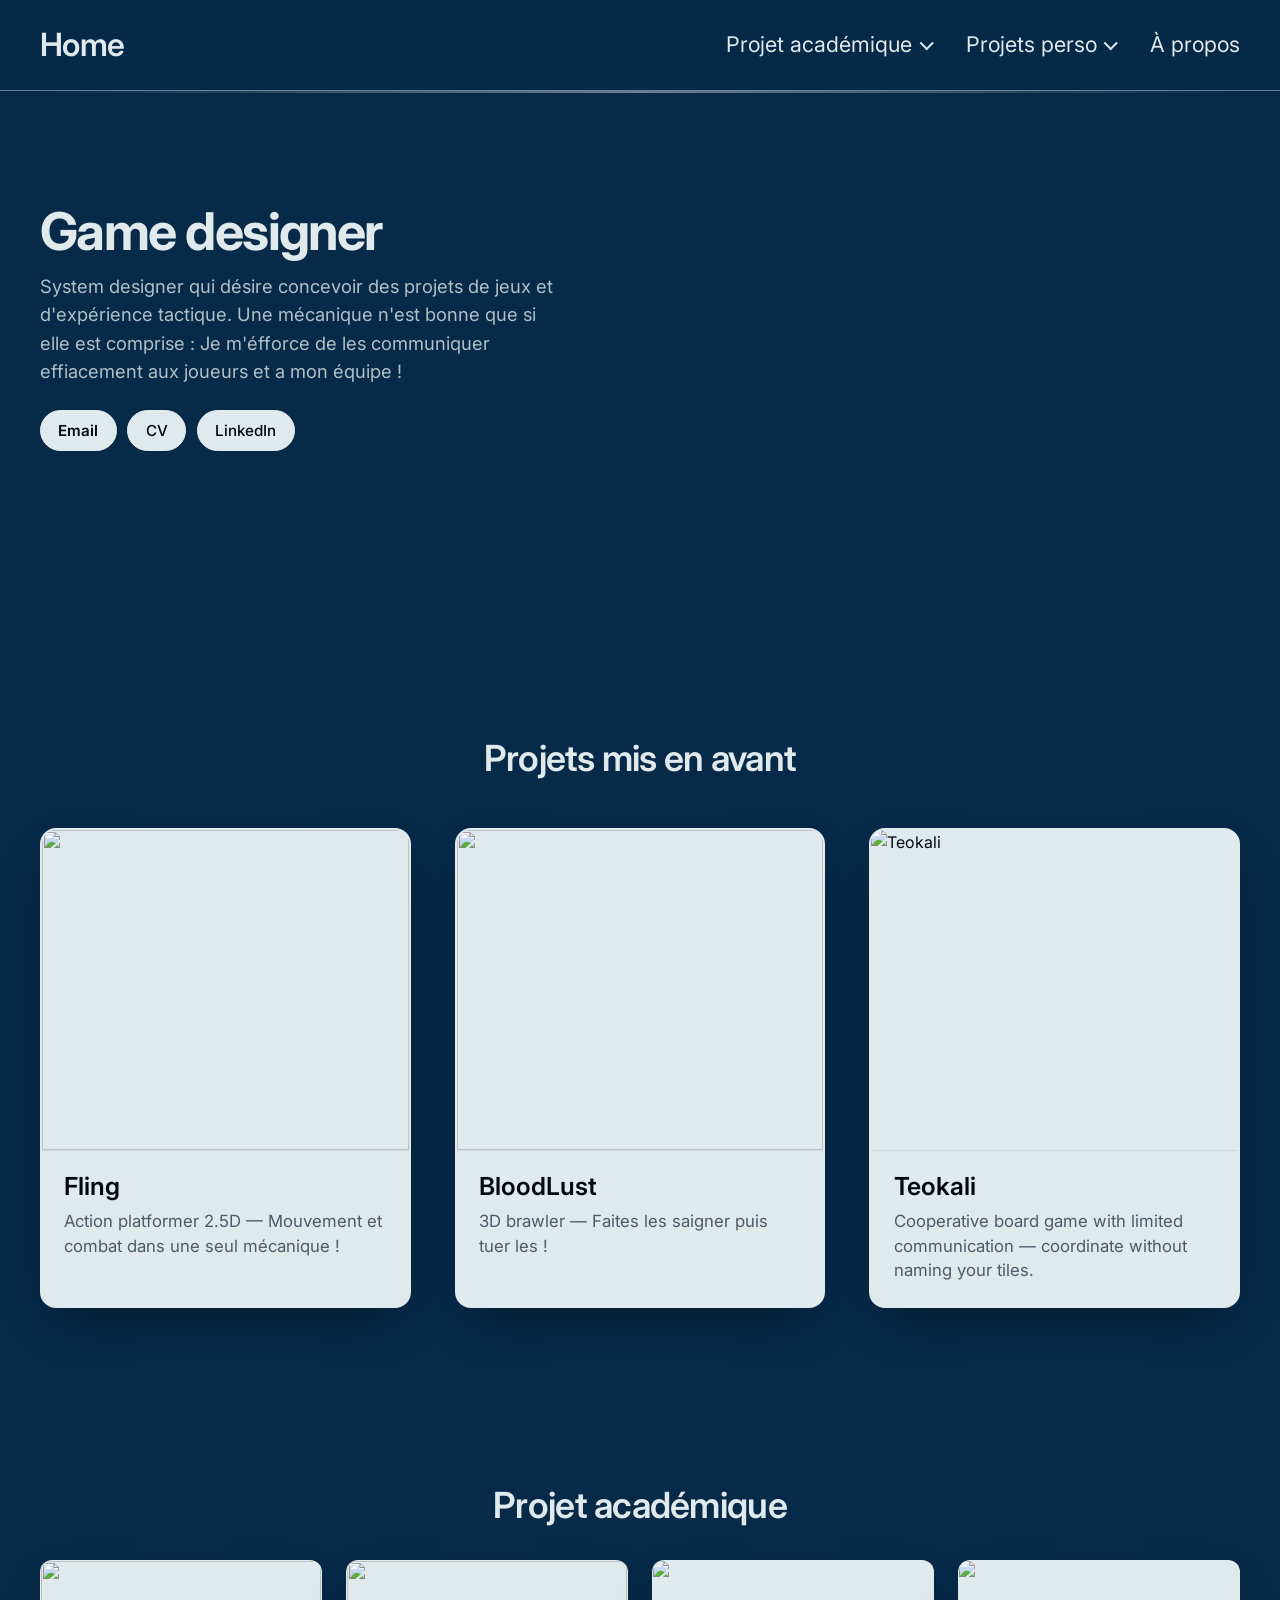
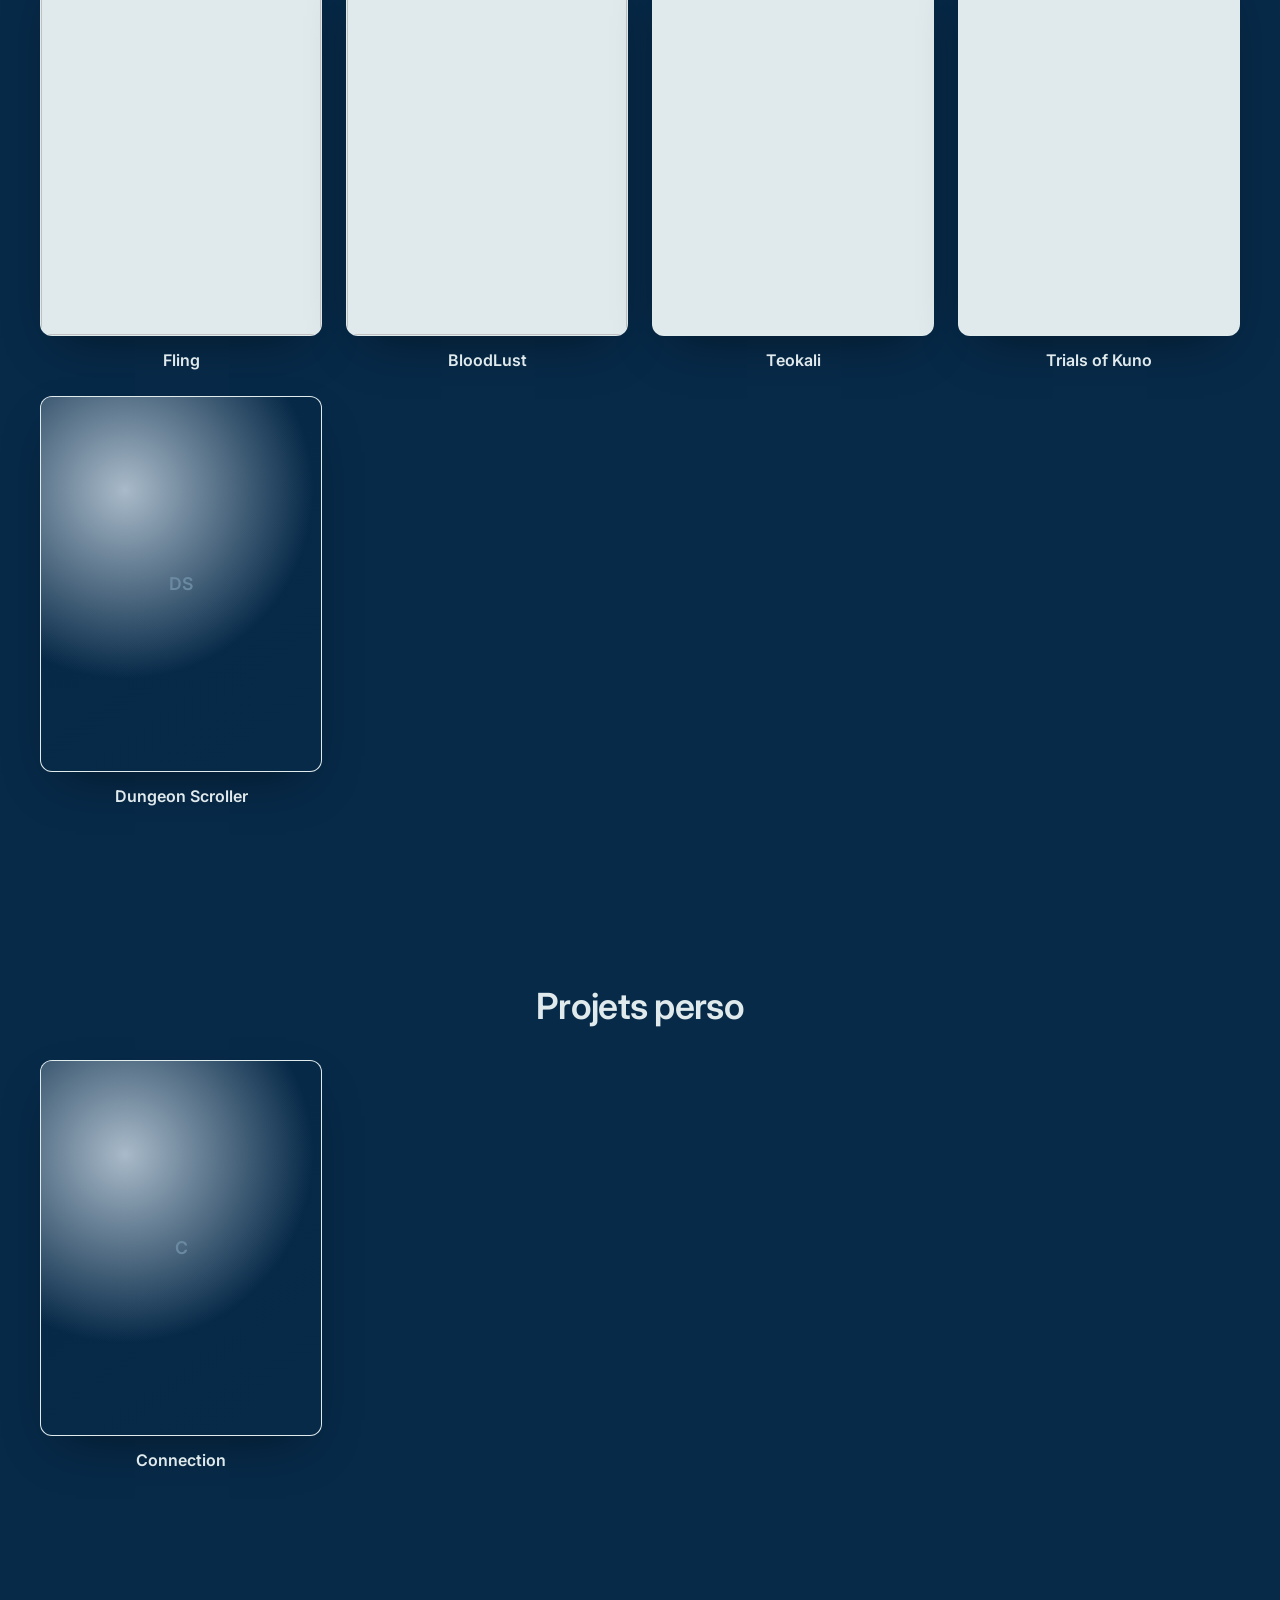
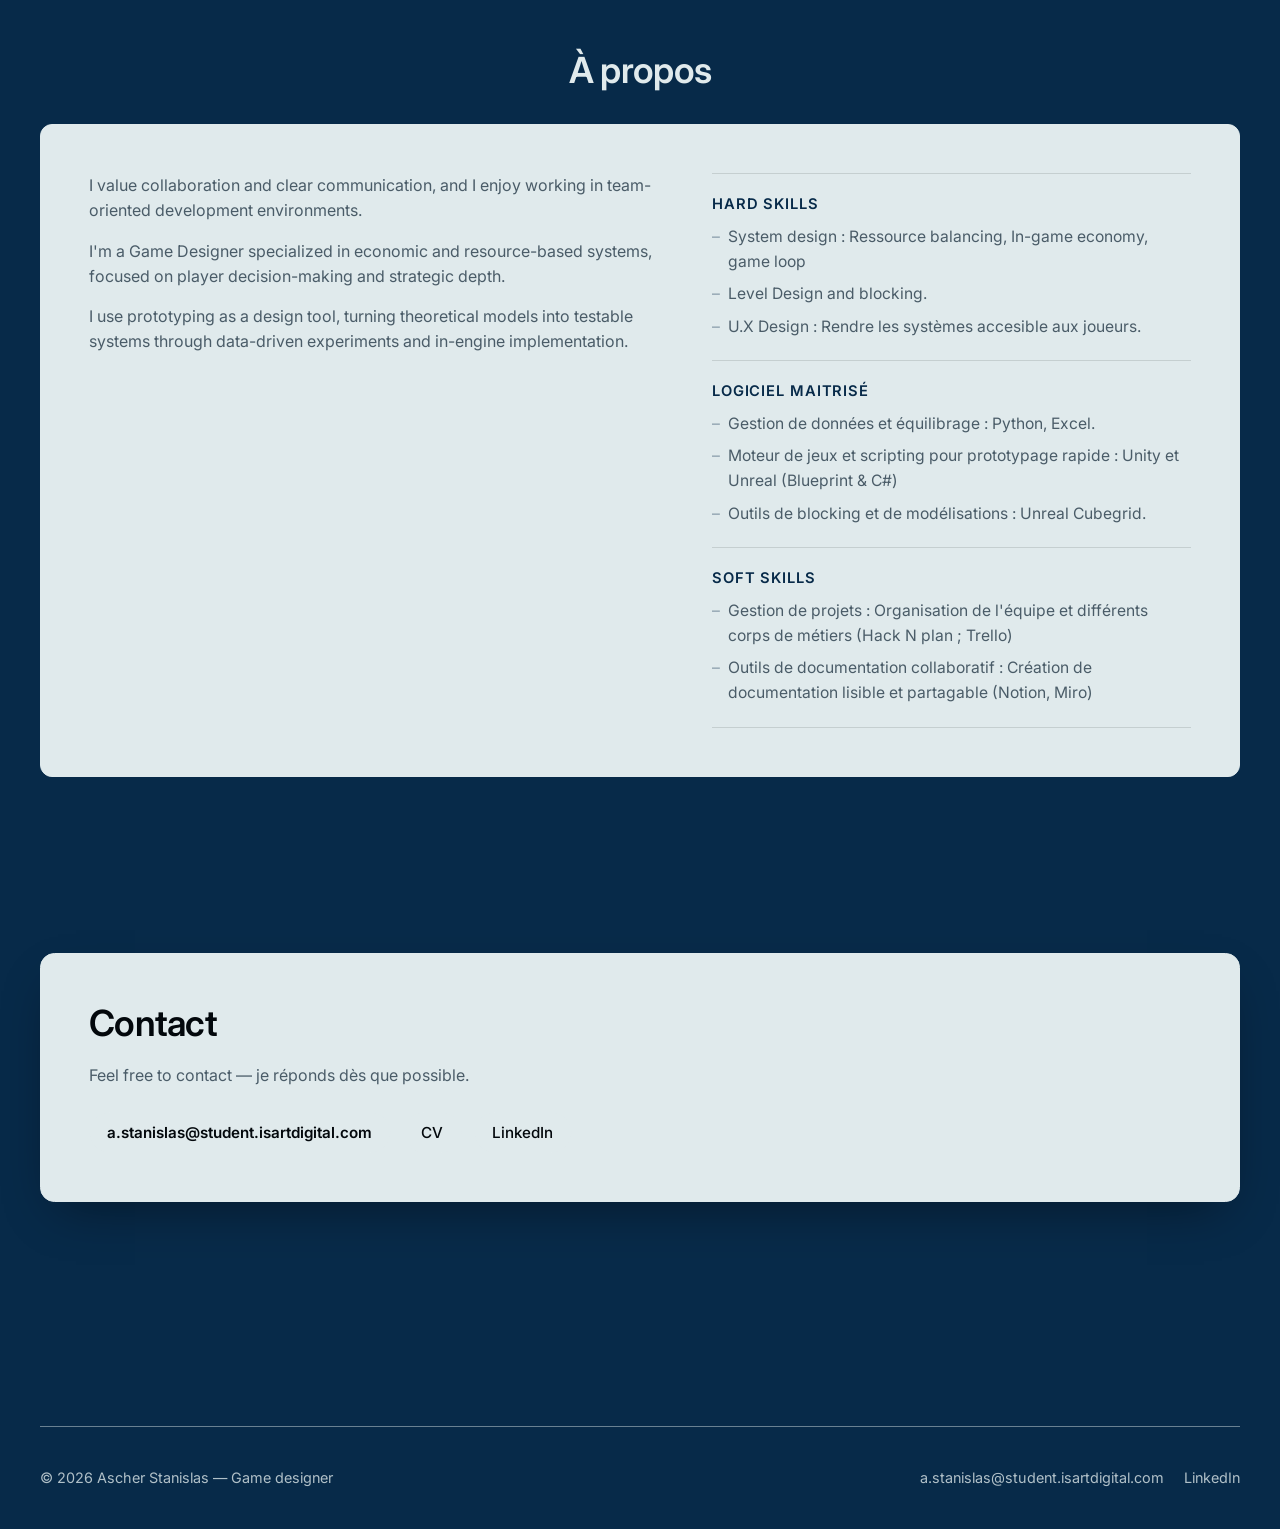
==== index.html @ 94d1828b "Importe le site portfolio avec les fiches projets et les médias. Co-authored-by: Cursor <cursoragent" ====
<!DOCTYPE html>
<html lang="fr">
<head>
  <meta charset="UTF-8">
  <meta name="viewport" content="width=device-width, initial-scale=1.0">
  <title>Portfolio — Game Designer</title>
  <meta name="description" content="Portfolio de game design : projets, bandes-annonces, documents de production.">
  <link rel="preconnect" href="https://fonts.googleapis.com">
  <link rel="preconnect" href="https://fonts.gstatic.com" crossorigin>
  <link href="https://fonts.googleapis.com/css2?family=Inter:wght@400;500;600;700&display=swap" rel="stylesheet">
  <link rel="stylesheet" href="css/style.css">
</head>
<body class="theme-light">
  <header class="site-header">
    <a class="brand brand-home" href="index.html">Home</a>
    <nav class="nav-main" id="site-nav" aria-label="Navigation principale"></nav>
  </header>
  <div class="header-rule" aria-hidden="true"></div>

  <main>
    <section class="home-banner" id="hero"></section>

    <section class="container home-latest" id="latest" aria-label="Derniers projets"></section>

    <section class="container section category-section" id="projets-academiques">
      <h2 class="category-title">Projet académique</h2>
      <div class="vignette-grid" id="grid-academique"></div>
    </section>

    <section class="container section category-section" id="projets-perso">
      <h2 class="category-title">Projets perso</h2>
      <div class="vignette-grid" id="grid-perso"></div>
    </section>

    <section class="container section" id="about"></section>

    <section class="container section" id="contact"></section>
  </main>

  <footer class="site-footer container" id="footer"></footer>

  <script src="js/data.js?v=17"></script>
  <script src="js/content.js?v=17"></script>
  <script src="js/common.js?v=17"></script>
  <script src="js/home.js?v=17"></script>
</body>
</html>
---- css/style.css ----
:root {
  /* Fond site = navy. Boutons / bordures = clair. Texte principal = #03080C sur surfaces claires. */
  --navy: #072A49;
  --navy-dark: #041F36;
  --light: #E0EAEC;
  --bg: #072A49;
  --surface: #E0EAEC;
  --surface-2: #cfd9de;
  --banner: #072A49;
  --border: #E0EAEC;
  --border-muted: rgba(224, 234, 236, 0.45);
  --text: #03080C;
  --text-on-dark: #E0EAEC;
  --muted: #4a5c68;
  --muted-on-dark: rgba(224, 234, 236, 0.78);
  --accent: #E0EAEC;
  --accent-soft: rgba(224, 234, 236, 0.14);
  --primary: #072A49;
  --secondary: #E0EAEC;
  --good: #6dd4a0;
  --bad: #f08080;
  --radius: 12px;
  --font-display: "Inter", system-ui, sans-serif;
  --font-body: "Inter", system-ui, sans-serif;
  --shadow: 0 20px 50px -18px rgba(0, 0, 0, 0.45);
  --section-gap: clamp(6rem, 14vw, 11rem);
}

.theme-light {
  color: var(--text-on-dark);
}

*, *::before, *::after { box-sizing: border-box; }

html { scroll-behavior: smooth; scroll-padding-top: 100px; }

body {
  margin: 0;
  background: var(--bg);
  color: var(--text-on-dark);
  font-family: var(--font-body);
  font-size: 16px;
  line-height: 1.55;
  -webkit-font-smoothing: antialiased;
}

body.no-scroll { overflow: hidden; }

img, video, iframe { display: block; max-width: 100%; }

a { color: inherit; text-decoration: none; }

h1, h2, h3, h4 { font-family: var(--font-display); line-height: 1.2; margin: 0 0 .5em; font-weight: 600; }
h1 { font-size: clamp(2rem, 5vw, 3.25rem); letter-spacing: -0.02em; }
h2, .category-title { font-size: clamp(1.75rem, 3vw, 2.25rem); letter-spacing: -0.02em; font-weight: 600; }
h3 { font-size: 1.15rem; }
h4 { font-size: .78rem; text-transform: uppercase; letter-spacing: .1em; color: var(--muted-on-dark); font-weight: 600; }

p { margin: 0 0 1em; }

.container { width: min(1200px, 100% - 3rem); margin-inline: auto; }
.section { padding: 0 0 var(--section-gap); }
.muted { color: var(--muted-on-dark); }

.panel-light {
  background: var(--surface);
  color: var(--text);
  border: 1px solid var(--border);
  border-radius: var(--radius);
}
.panel-light .muted,
.panel-light .prose { color: var(--muted); }
.panel-light h2,
.panel-light h3,
.panel-light h4 { color: var(--text); }

main > section + section { margin-top: 0; }

/* Header */

.site-header {
  position: sticky; top: 0; z-index: 50;
  display: flex; justify-content: space-between; align-items: center; flex-wrap: wrap; gap: 1rem;
  padding: 1.25rem max(1.5rem, calc((100% - 1200px) / 2));
  background: rgba(7, 42, 73, .92);
  backdrop-filter: blur(10px);
  border-bottom: 1px solid var(--border-muted);
}

.brand { font-weight: 600; font-size: clamp(1.5rem, 3vw, 2rem); color: var(--text-on-dark); }
.brand-home { letter-spacing: -0.02em; }
.brand::before { display: none; }

.nav-main {
  display: flex; flex-wrap: wrap; align-items: center;
  gap: clamp(1rem, 3vw, 2.25rem);
  font-size: clamp(.95rem, 2vw, 1.35rem); font-weight: 400;
}

.nav-link { color: var(--text-on-dark); transition: color .2s, opacity .2s; }
.nav-link:hover { color: var(--light); opacity: 1; }

.nav-dropdown { position: relative; }

.nav-dropdown-trigger {
  display: inline-flex; align-items: center; gap: .35em;
  padding: 0; border: 0; background: none;
  font: inherit; color: var(--text-on-dark); cursor: pointer;
  transition: color .2s;
}
.nav-dropdown-trigger:hover,
.nav-dropdown.is-open .nav-dropdown-trigger,
.nav-dropdown:focus-within .nav-dropdown-trigger { color: var(--light); }

.nav-chevron {
  display: inline-block; width: .45em; height: .45em;
  border-right: 2px solid currentColor; border-bottom: 2px solid currentColor;
  transform: rotate(45deg) translateY(-.12em);
  transition: transform .2s;
}
.nav-dropdown.is-open .nav-chevron,
.nav-dropdown:hover .nav-chevron { transform: rotate(225deg) translateY(.08em); }

.nav-dropdown-panel::before {
  content: "";
  position: absolute; left: 0; right: 0; top: -.7rem; height: .7rem;
}

.nav-dropdown-panel {
  position: absolute; top: calc(100% + .65rem); right: 0; z-index: 60;
  min-width: 15rem; max-width: 20rem;
  padding: .5rem 0;
  border: 1px solid var(--border-muted); border-radius: var(--radius);
  background: var(--navy-dark);
  box-shadow: var(--shadow);
  opacity: 0; visibility: hidden; pointer-events: none;
  transform: translateY(-6px);
  transition: opacity .2s, transform .2s, visibility .2s;
}

.nav-dropdown:hover .nav-dropdown-panel,
.nav-dropdown.is-open .nav-dropdown-panel,
.nav-dropdown:focus-within .nav-dropdown-panel {
  opacity: 1; visibility: visible; pointer-events: auto;
  transform: translateY(0);
}

.nav-dropdown-list {
  list-style: none; margin: 0; padding: .25rem 0;
  max-height: 16rem; overflow-y: auto;
}

.nav-dropdown-list a {
  display: block; padding: .55rem 1.1rem;
  font-size: .92rem; color: var(--text-on-dark);
  transition: background .15s, color .15s;
}
.nav-dropdown-list a:hover {
  background: var(--accent-soft); color: var(--light);
}

.nav-dropdown-empty {
  padding: .55rem 1.1rem; font-size: .88rem; color: var(--muted);
}

.nav-dropdown-all {
  display: block; margin-top: .25rem; padding: .65rem 1.1rem;
  border-top: 1px solid var(--border);
  font-size: .85rem; font-weight: 600; color: var(--light);
}
.nav-dropdown-all:hover { background: var(--accent-soft); }

.header-rule {
  height: 2px;
  background: linear-gradient(90deg, transparent, var(--border-muted), transparent);
  margin: 0 max(1.5rem, calc((100% - 1200px) / 2));
}

.site-footer {
  display: flex; flex-wrap: wrap; justify-content: space-between; gap: 1rem;
  padding: 2.5rem 0; margin-top: 3rem;
  border-top: 1px solid var(--border-muted);
  color: var(--muted-on-dark); font-size: .9rem;
}
.footer-links { display: flex; gap: 1.25rem; flex-wrap: wrap; }
.footer-links a:hover { color: var(--light); }

/* Media frames (Figma blocks) */

.media-frame {
  background: var(--surface);
  border: 1px solid var(--border);
  border-radius: var(--radius);
  overflow: hidden;
  aspect-ratio: 16 / 10;
}
.media-frame iframe,
.media-frame video,
.media-frame img,
.media-frame .placeholder { width: 100%; height: 100%; border: 0; object-fit: cover; }

/* Home banner */

.home-banner {
  position: relative;
  isolation: isolate;
  min-height: clamp(22rem, 52vh, 32rem);
  margin-bottom: var(--section-gap);
  overflow: hidden;
  background: var(--banner);
}

.home-banner-bg {
  position: absolute;
  inset: 0;
  z-index: 0;
  -webkit-mask-image: linear-gradient(
    to bottom,
    rgba(0, 0, 0, 1) 0%,
    rgba(0, 0, 0, 1) 70%,
    rgba(0, 0, 0, 0.35) 92%,
    rgba(0, 0, 0, 0) 100%
  );
  mask-image: linear-gradient(
    to bottom,
    #000 0%,
    #000 70%,
    rgba(0, 0, 0, 0.35) 92%,
    transparent 100%
  );
}

.banner-bg-media {
  width: 100%;
  height: 100%;
  object-fit: cover;
  border: 0;
  pointer-events: none;
  transform: scale(1.04);
}

.banner-bg-fallback {
  width: 100%;
  height: 100%;
}

.banner-bg-fallback .placeholder span { font-size: 1rem; max-width: 20ch; }

.home-banner-scrim {
  position: absolute;
  inset: 0;
  z-index: 1;
  pointer-events: none;
  background:
    linear-gradient(to bottom, transparent 0%, transparent 62%, rgba(7, 42, 73, 0.45) 88%, var(--bg) 100%),
    linear-gradient(to right, rgba(7, 42, 73, 0.92) 0%, rgba(7, 42, 73, 0.5) 38%, transparent 72%),
    linear-gradient(to top, rgba(7, 42, 73, 0.45) 0%, transparent 28%);
}

.home-banner-scrim::after {
  content: "";
  position: absolute;
  inset: 0;
  background: linear-gradient(to right, var(--bg) 0%, transparent 12%, transparent 88%, var(--bg) 100%);
  opacity: 0.35;
}

.home-banner-inner {
  position: relative;
  z-index: 2;
  display: flex;
  align-items: center;
  min-height: clamp(22rem, 52vh, 32rem);
  padding: clamp(2rem, 5vw, 3.5rem) 0;
}

.home-banner-copy {
  max-width: min(520px, 94%);
  padding: 0;
  background: none;
  border: 0;
  box-shadow: none;
}

.home-role {
  font-size: clamp(2rem, 4.5vw, 3.25rem);
  font-weight: 700;
  margin-bottom: .75rem;
  line-height: 1.1;
  color: var(--text-on-dark);
  letter-spacing: -0.03em;
}

.home-intro {
  font-size: clamp(1rem, 1.8vw, 1.15rem);
  color: var(--muted-on-dark);
  margin: 0 0 1.5rem;
  line-height: 1.55;
  max-width: 48ch;
}

.home-availability { font-size: .9rem; color: var(--light); margin: 0 0 1rem; }

.home-banner-cta {
  display: flex;
  flex-wrap: wrap;
  gap: .65rem;
  margin-top: .25rem;
}

.btn-banner {
  background: var(--light);
  border-color: var(--light);
  color: var(--text);
}
.btn-banner:hover {
  background: #fff;
  border-color: #fff;
  color: var(--text);
}

/* Highlights (GIF / cover, pas MP4) */

.home-latest { margin-bottom: var(--section-gap); }

.home-latest-title {
  text-align: center;
  margin-bottom: clamp(2rem, 4vw, 3rem);
  color: var(--text-on-dark);
}

.home-latest-grid {
  display: grid;
  grid-template-columns: repeat(3, 1fr);
  gap: clamp(1.5rem, 3.5vw, 2.75rem);
}

.home-tease {
  display: flex;
  flex-direction: column;
  border-radius: calc(var(--radius) + 4px);
  overflow: hidden;
  background: var(--surface);
  border: 2px solid var(--border);
  box-shadow: var(--shadow);
  transition: transform .3s, border-color .3s, box-shadow .3s;
  color: var(--text);
}
.home-tease:hover {
  transform: translateY(-6px);
  border-color: #fff;
  box-shadow: 0 24px 56px -16px rgba(0, 0, 0, 0.55);
}

.home-tease-media {
  aspect-ratio: 16 / 10;
  min-height: clamp(200px, 28vw, 320px);
  overflow: hidden;
  background: var(--surface);
}
.home-tease-media img,
.home-tease-media .placeholder {
  width: 100%;
  height: 100%;
  object-fit: cover;
}

.home-tease-copy {
  padding: 1.35rem 1.4rem 1.5rem;
  background: var(--surface);
  border-top: 1px solid rgba(3, 8, 12, 0.08);
}
.home-tease-copy h3 {
  margin: 0 0 .45rem;
  font-size: clamp(1.25rem, 2vw, 1.55rem);
  color: var(--text);
}
.home-tease-copy p {
  margin: 0;
  font-size: clamp(.95rem, 1.4vw, 1.05rem);
  color: var(--muted);
  line-height: 1.45;
}

/* Category grids (Desktop 2) */

.category-section {
  padding-top: 0;
  padding-bottom: 0;
  margin-bottom: var(--section-gap);
}
.category-title { margin-bottom: 2rem; text-align: center; color: var(--text-on-dark); }

.vignette-grid {
  display: grid;
  grid-template-columns: repeat(auto-fill, minmax(240px, 1fr));
  gap: 1.5rem;
}

.vignette-card {
  display: flex;
  flex-direction: column;
  gap: .75rem;
  transition: transform .25s;
}
.vignette-card:hover { transform: translateY(-4px); }
.vignette-media { aspect-ratio: 3 / 4; box-shadow: var(--shadow); }
.vignette-label { font-weight: 600; font-size: 1rem; text-align: center; color: var(--text-on-dark); }
.vignette-media { border: 1px solid var(--border-muted); }

/* Buttons & tags */

.btn {
  display: inline-flex; align-items: center; justify-content: center; gap: .5em;
  padding: .65em 1.15em;
  border: 1px solid var(--light); border-radius: 999px;
  background: var(--light); color: var(--text);
  font: 500 .95rem var(--font-body);
  cursor: pointer; transition: border-color .2s, background .2s, transform .2s, filter .2s;
}
.btn:hover { filter: brightness(1.06); transform: translateY(-1px); }
.btn-primary { background: var(--light); border-color: var(--light); color: var(--text); font-weight: 600; }
.btn-primary:hover { background: #fff; border-color: #fff; }
.btn-cta {
  background: #e85d4a;
  border-color: #e85d4a;
  color: #fff;
  font-weight: 600;
  white-space: nowrap;
}
.btn-cta:hover { background: #f06e5c; border-color: #f06e5c; filter: none; }
.btn-block { width: 100%; }

.icon-btn {
  display: grid; place-items: center; width: 2.4rem; height: 2.4rem;
  border: 1px solid var(--border); border-radius: 50%;
  background: var(--light); color: var(--text); font-size: 1.1rem; cursor: pointer;
}
.icon-btn:hover { filter: brightness(1.05); }

.tag-list { display: flex; flex-wrap: wrap; gap: .5rem; padding: 0; margin: 0; list-style: none; }
.tag-list li {
  padding: .3em .75em; border: 1px solid var(--border-muted); border-radius: 999px;
  font-size: .85rem; color: var(--text-on-dark); background: var(--accent-soft);
}
.panel-light .tag-list li {
  color: var(--text);
  background: var(--surface-2);
  border-color: rgba(3, 8, 12, 0.12);
}

.chip {
  padding: .45em 1em; border: 1px solid var(--border); border-radius: 999px;
  background: transparent; color: var(--muted); font: 500 .9rem var(--font-body); cursor: pointer;
}
.chip.is-active { background: var(--light); border-color: var(--light); color: var(--text); }

.eyebrow { color: var(--light); font-weight: 600; letter-spacing: .06em; text-transform: uppercase; font-size: .82rem; }

.placeholder {
  display: grid; place-items: center; width: 100%; height: 100%;
  background:
    radial-gradient(circle at 30% 25%, color-mix(in srgb, var(--ph) 35%, white), transparent 55%),
    linear-gradient(145deg, color-mix(in srgb, var(--ph) 35%, var(--navy-dark)), var(--navy));
  color: color-mix(in srgb, var(--ph) 55%, var(--light));
  font-weight: 600;
  text-align: center;
  padding: 1rem;
}
.placeholder span { font-size: clamp(.85rem, 2vw, 1.1rem); line-height: 1.35; max-width: 16ch; }

.hero-tagline { font-size: clamp(1.05rem, 2vw, 1.25rem); color: var(--muted); max-width: 52ch; }
.hero-actions { display: flex; flex-wrap: wrap; align-items: center; gap: .75rem; margin-top: 1.5rem; }

.about-grid { display: grid; grid-template-columns: 1.2fr 1fr; gap: 3rem; align-items: start; }
.about-panel { padding: clamp(2rem, 4vw, 3rem); }
.prose { color: var(--muted-on-dark); max-width: 65ch; }
.panel-light .prose { color: var(--muted); }
.panel-light h4 { color: var(--muted); }
.skills { min-width: 0; }

.panel-light .skills-stack {
  max-width: none;
  margin-top: 0;
}

.panel-light .skills-stack .workflow-step {
  border-bottom-color: rgba(3, 8, 12, 0.12);
}

.panel-light .skills-stack .workflow-step:first-child {
  border-top-color: rgba(3, 8, 12, 0.12);
}

.panel-light .skills-stack .workflow-step-title {
  color: var(--navy);
}

.panel-light .skills-stack .workflow-list li {
  color: var(--muted);
}

.panel-light .skills-stack .workflow-list li::before {
  color: var(--navy);
  opacity: .4;
}

.contact-card {
  padding: clamp(2rem, 5vw, 3rem);
  border: 1px solid var(--border); border-radius: calc(var(--radius) * 1.2);
  background: var(--surface);
  box-shadow: var(--shadow);
  color: var(--text);
}
.contact-card h2 { color: var(--text); }
.contact-card p { color: var(--muted); }

/* Project page */

.project-page .p-hero { padding: 2.5rem 0 1.5rem; }
.project-page .p-hero h1 { color: var(--text-on-dark); }
.project-page .hero-tagline { color: var(--muted-on-dark); }
.project-page .tag-list li {
  color: var(--text-on-dark);
  background: var(--accent-soft);
  border-color: var(--border-muted);
}

.trailer {
  aspect-ratio: 16 / 9;
  box-shadow: var(--shadow);
  margin-bottom: .5rem;
}

.p-tabs {
  position: sticky; top: 72px; z-index: 40;
  display: flex; gap: .35rem; overflow-x: auto;
  margin: 2rem 0 0; padding: .5rem 0;
  background: var(--bg); border-bottom: 1px solid var(--border-muted);
}
.p-tabs a { padding: .45em 1em; border-radius: 999px; color: var(--muted-on-dark); font-size: .9rem; white-space: nowrap; }
.p-tabs a:hover { color: var(--text-on-dark); background: var(--accent-soft); }

.p-layout { display: grid; grid-template-columns: minmax(0, 1fr) 280px; gap: 2.5rem; align-items: start; }
.p-section { padding-top: 2.5rem; }
.p-main .p-section + .p-section,
.p-main .p-section + .pr-section {
  padding-top: 1.5rem;
}
.p-main .pr-section { margin-top: 0; }
.sub { margin-top: 1.75rem; }

.check-list { list-style: none; padding: 0; margin: 0; display: grid; gap: .55rem; }
.check-list li { position: relative; padding-left: 1.5rem; color: var(--muted); }
.check-list li { color: var(--muted-on-dark); }
.check-list li::before { content: "•"; position: absolute; left: 0; color: var(--light); font-weight: 700; }
.panel-light .check-list li { color: var(--muted); }
.panel-light .check-list li::before { color: var(--navy); }

.fact-sheet {
  position: sticky; top: 120px; margin-top: 2.5rem;
  padding: 1.35rem; border: 1px solid var(--border); border-radius: var(--radius);
  background: var(--surface);
  color: var(--text);
}
.fact-sheet dl { margin: 0; display: grid; gap: .75rem; }
.fact-sheet dt { font-size: .78rem; color: var(--muted); }
.fact-sheet dd { margin: 0; font-weight: 600; font-size: .95rem; color: var(--text); }
.fact-links { display: grid; gap: .5rem; margin-top: 1.25rem; }

/* Problématique & résolution (page projet) */

.pr-section {
  margin-top: 2.5rem;
  padding: clamp(2rem, 5vw, 3rem);
  border: 1px solid var(--border-muted);
  border-radius: calc(var(--radius) + 6px);
  background: linear-gradient(165deg, var(--accent-soft) 0%, var(--surface) 42%, var(--surface) 100%);
}

.pr-section-head {
  max-width: 42rem;
  margin-bottom: clamp(2rem, 4vw, 3rem);
}

.pr-section-head h2 {
  color: var(--text);
  font-size: clamp(1.75rem, 3.5vw, 2.35rem);
  margin-bottom: .65rem;
}

.pr-section-intro {
  margin: 0;
  font-size: 1.05rem;
  line-height: 1.55;
  color: var(--muted);
}

.pr-cases { display: grid; gap: clamp(2rem, 4vw, 3rem); }

.pr-case {
  padding: clamp(1.5rem, 3vw, 2.25rem);
  border: 1px solid var(--border);
  border-radius: calc(var(--radius) + 4px);
  background: var(--surface);
  box-shadow: var(--shadow);
}

.pr-case-inner {
  display: grid;
  grid-template-columns: minmax(0, 1.05fr) minmax(260px, 0.95fr);
  gap: clamp(1.5rem, 3.5vw, 2.75rem);
  align-items: center;
}

.pr-case.is-reverse .pr-case-inner { direction: rtl; }
.pr-case.is-reverse .pr-case-body,
.pr-case.is-reverse .pr-case-figure { direction: ltr; }

.pr-case-index {
  display: block;
  font-weight: 700;
  font-size: clamp(2rem, 4vw, 2.75rem);
  line-height: 1;
  color: var(--navy);
  opacity: .35;
  margin-bottom: .35rem;
}

.pr-case-title {
  font-size: clamp(1.35rem, 2.5vw, 1.75rem);
  color: var(--text);
  margin-bottom: 1.25rem;
}

.pr-case-block + .pr-case-block { margin-top: 1.35rem; }

.pr-case-block h4 {
  margin: 0 0 .5rem;
  font-size: .72rem;
  font-weight: 700;
  letter-spacing: .12em;
  text-transform: uppercase;
  color: var(--navy);
}

.pr-case-block--problem h4 { color: #8b3a3a; }
.pr-case-block--resolution h4 { color: var(--good); }

.pr-case-prose p {
  font-size: clamp(.98rem, 1.6vw, 1.08rem);
  line-height: 1.65;
  color: var(--muted);
}

.pr-case-figure { margin: 0; }

.pr-case-media {
  aspect-ratio: 16 / 10;
  box-shadow: var(--shadow);
}

.pr-case-media img {
  width: 100%;
  height: 100%;
  object-fit: cover;
}

.pr-case-figure figcaption {
  margin-top: .65rem;
  font-size: .88rem;
  color: var(--muted);
  text-align: center;
}

.p-main-continued { padding-top: 0; }

/* Workflow (page projet — liste verticale) */

.wf-intro {
  margin: .75rem 0 0;
  max-width: 40rem;
  font-size: 1.02rem;
  line-height: 1.55;
  color: var(--muted-on-dark);
}

.workflow-stack {
  max-width: 40rem;
  margin-top: 1.5rem;
}

.workflow-step {
  padding: 1.35rem 0;
  border-bottom: 1px solid var(--border-muted);
}

.workflow-step:first-child {
  border-top: 1px solid var(--border-muted);
}

.workflow-step-title {
  margin: 0 0 .65rem;
  font-size: .92rem;
  font-weight: 600;
  letter-spacing: .06em;
  text-transform: uppercase;
  color: var(--text-on-dark);
}

.workflow-list {
  margin: 0;
  padding: 0;
  list-style: none;
  display: grid;
  gap: .45rem;
}

.workflow-list li {
  position: relative;
  padding-left: 1rem;
  font-size: .98rem;
  line-height: 1.6;
  color: var(--muted-on-dark);
}

.workflow-list li::before {
  content: "–";
  position: absolute;
  left: 0;
  color: var(--light);
  opacity: .65;
}

@media (max-width: 900px) {
  .pr-case-inner { grid-template-columns: 1fr; }
  .pr-case.is-reverse .pr-case-inner { direction: ltr; }
  .pr-case-media { min-height: 220px; }
}

.doc-grid { display: grid; grid-template-columns: repeat(auto-fill, minmax(260px, 1fr)); gap: 1rem; }
.doc-card {
  display: flex; gap: 1rem; align-items: flex-start; text-align: left;
  padding: 1.1rem; border: 1px solid var(--border); border-radius: var(--radius);
  background: var(--surface); color: var(--text); font: inherit; cursor: pointer;
  transition: border-color .2s, box-shadow .2s;
}
.doc-card:not(:disabled):hover { border-color: var(--navy); box-shadow: var(--shadow); }
.doc-card:disabled { cursor: default; opacity: .65; }
.doc-icon {
  flex: none; display: grid; place-items: center; width: 3rem; height: 3.4rem;
  border-radius: 8px; background: rgba(7, 42, 73, 0.12); color: var(--navy);
  font: 700 .75rem var(--font-body);
}
.doc-kind { font-size: .72rem; text-transform: uppercase; letter-spacing: .08em; color: var(--navy); }
.doc-desc { font-size: .88rem; color: var(--muted); }

.gallery { display: grid; grid-template-columns: repeat(auto-fill, minmax(220px, 1fr)); gap: 1rem; }
.gallery figure { margin: 0; }
.gallery-item {
  display: block; width: 100%; aspect-ratio: 16 / 10; padding: 0; overflow: hidden;
  border: 1px solid var(--border); border-radius: var(--radius); background: var(--surface); cursor: zoom-in;
}
.gallery-item img { width: 100%; height: 100%; object-fit: cover; transition: transform .35s; }
.gallery-item:hover img { transform: scale(1.04); }
.gallery figcaption { margin-top: .45rem; font-size: .88rem; color: var(--muted); }

.comment {
  margin: 0 0 1.25rem; padding: 1.15rem 1.35rem;
  border-left: 3px solid var(--navy); border-radius: 0 var(--radius) var(--radius) 0;
  background: var(--surface); color: var(--muted); font-style: italic;
}
.p-section h2,
.p-section h3.sub { color: var(--text-on-dark); }
.p-section .prose { color: var(--muted-on-dark); }
.retro-grid { display: grid; grid-template-columns: repeat(auto-fit, minmax(240px, 1fr)); gap: 1rem; }
.retro-col {
  padding: 1.25rem; border: 1px solid var(--border); border-radius: var(--radius);
  background: var(--surface); color: var(--text);
}
.retro-col ul { margin: 0; padding-left: 1.15rem; color: var(--muted); }
.retro-col.is-good h4 { color: var(--good); }
.retro-col.is-bad h4 { color: var(--bad); }

.p-nav {
  display: flex;
  flex-wrap: wrap;
  justify-content: center;
  gap: 1rem;
  margin: 4rem auto 2rem;
  max-width: 44rem;
}
.p-nav a {
  flex: 1 1 min(100%, 20rem);
  display: grid;
  gap: .15rem;
  padding: 1.25rem 1.5rem;
  border: 1px solid var(--border);
  border-radius: var(--radius);
  background: var(--surface);
  color: var(--text);
  text-align: center;
  justify-items: center;
}
.p-nav a:hover { border-color: var(--light); }
.p-nav a.right { text-align: center; }
.p-nav span { font-size: .85rem; color: var(--muted); }

.empty { text-align: center; padding: 6rem 0; }

/* Modal */

.modal { position: fixed; inset: 0; z-index: 100; display: grid; place-items: center; padding: 2rem; }
.modal[hidden] { display: none; }
.modal-backdrop { position: absolute; inset: 0; background: rgba(26, 43, 66, .55); backdrop-filter: blur(4px); }
.modal-box {
  position: relative; display: flex; flex-direction: column;
  width: min(1100px, 100%); height: min(90vh, 100%);
  border: 1px solid var(--border); border-radius: var(--radius); background: var(--surface); overflow: hidden;
  box-shadow: var(--shadow);
  color: var(--text);
}
.modal-bar { display: flex; align-items: center; gap: 1rem; padding: .75rem 1rem; border-bottom: 1px solid rgba(3, 8, 12, 0.1); background: var(--surface); }
.modal-title { flex: 1; font-weight: 600; overflow: hidden; text-overflow: ellipsis; white-space: nowrap; color: var(--text); }
.modal-content { flex: 1; min-height: 0; display: grid; place-items: center; background: var(--surface-2); }
.pdf-frame { width: 100%; height: 100%; border: 0; background: #fff; }
.modal-img { max-width: 100%; max-height: 100%; object-fit: contain; }
.lightbox { position: relative; display: grid; place-items: center; width: 100%; height: 100%; padding: 1rem 4rem; }
.lb-prev, .lb-next { position: absolute; top: 50%; transform: translateY(-50%); font-size: 1.6rem; }
.lb-prev { left: 1rem; }
.lb-next { right: 1rem; }

/* Responsive */

@media (max-width: 900px) {
  .home-latest-grid { grid-template-columns: 1fr; max-width: 36rem; margin-inline: auto; }
  .about-grid, .p-layout { grid-template-columns: 1fr; }
  .fact-sheet { position: static; margin-top: 1.5rem; order: -1; }
}

@media (max-width: 600px) {
  .container { width: calc(100% - 2rem); }
  .nav-main { gap: .75rem 1.25rem; font-size: .95rem; }
  .p-nav { max-width: 22rem; }
}
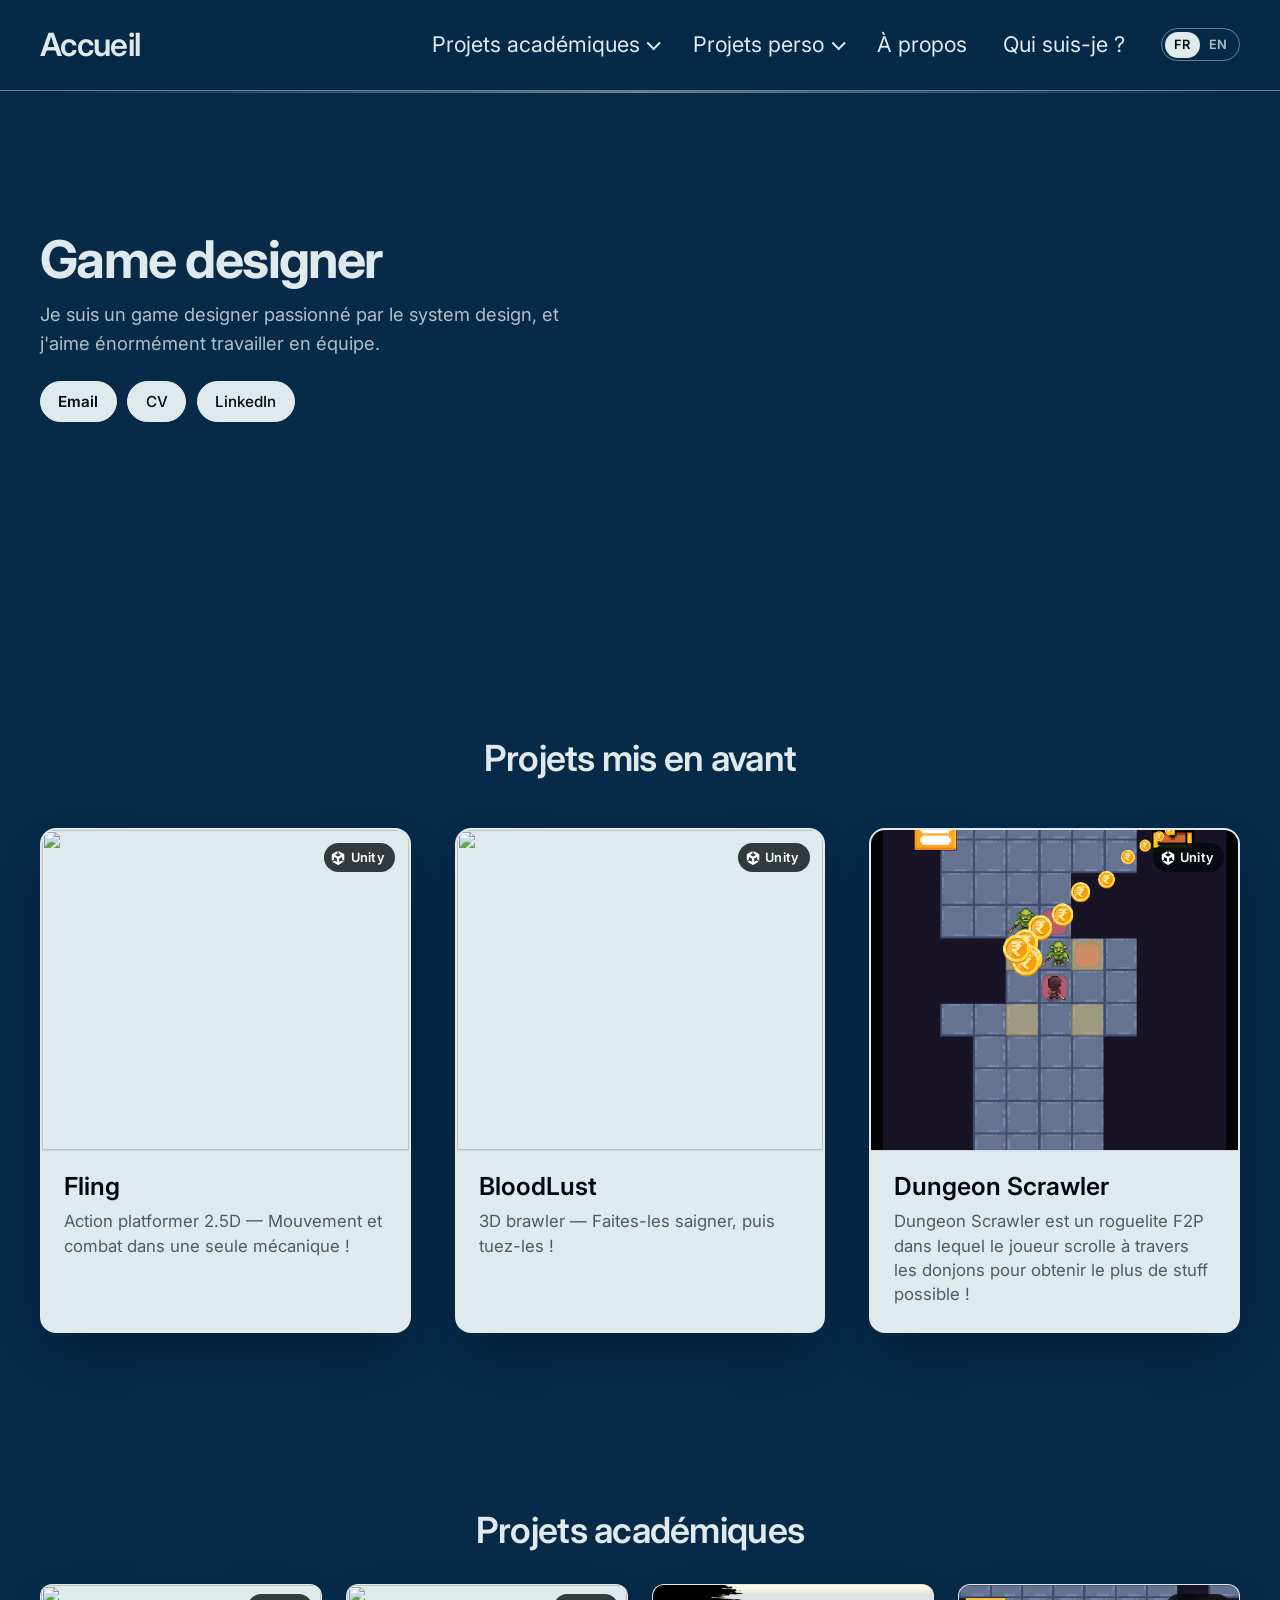
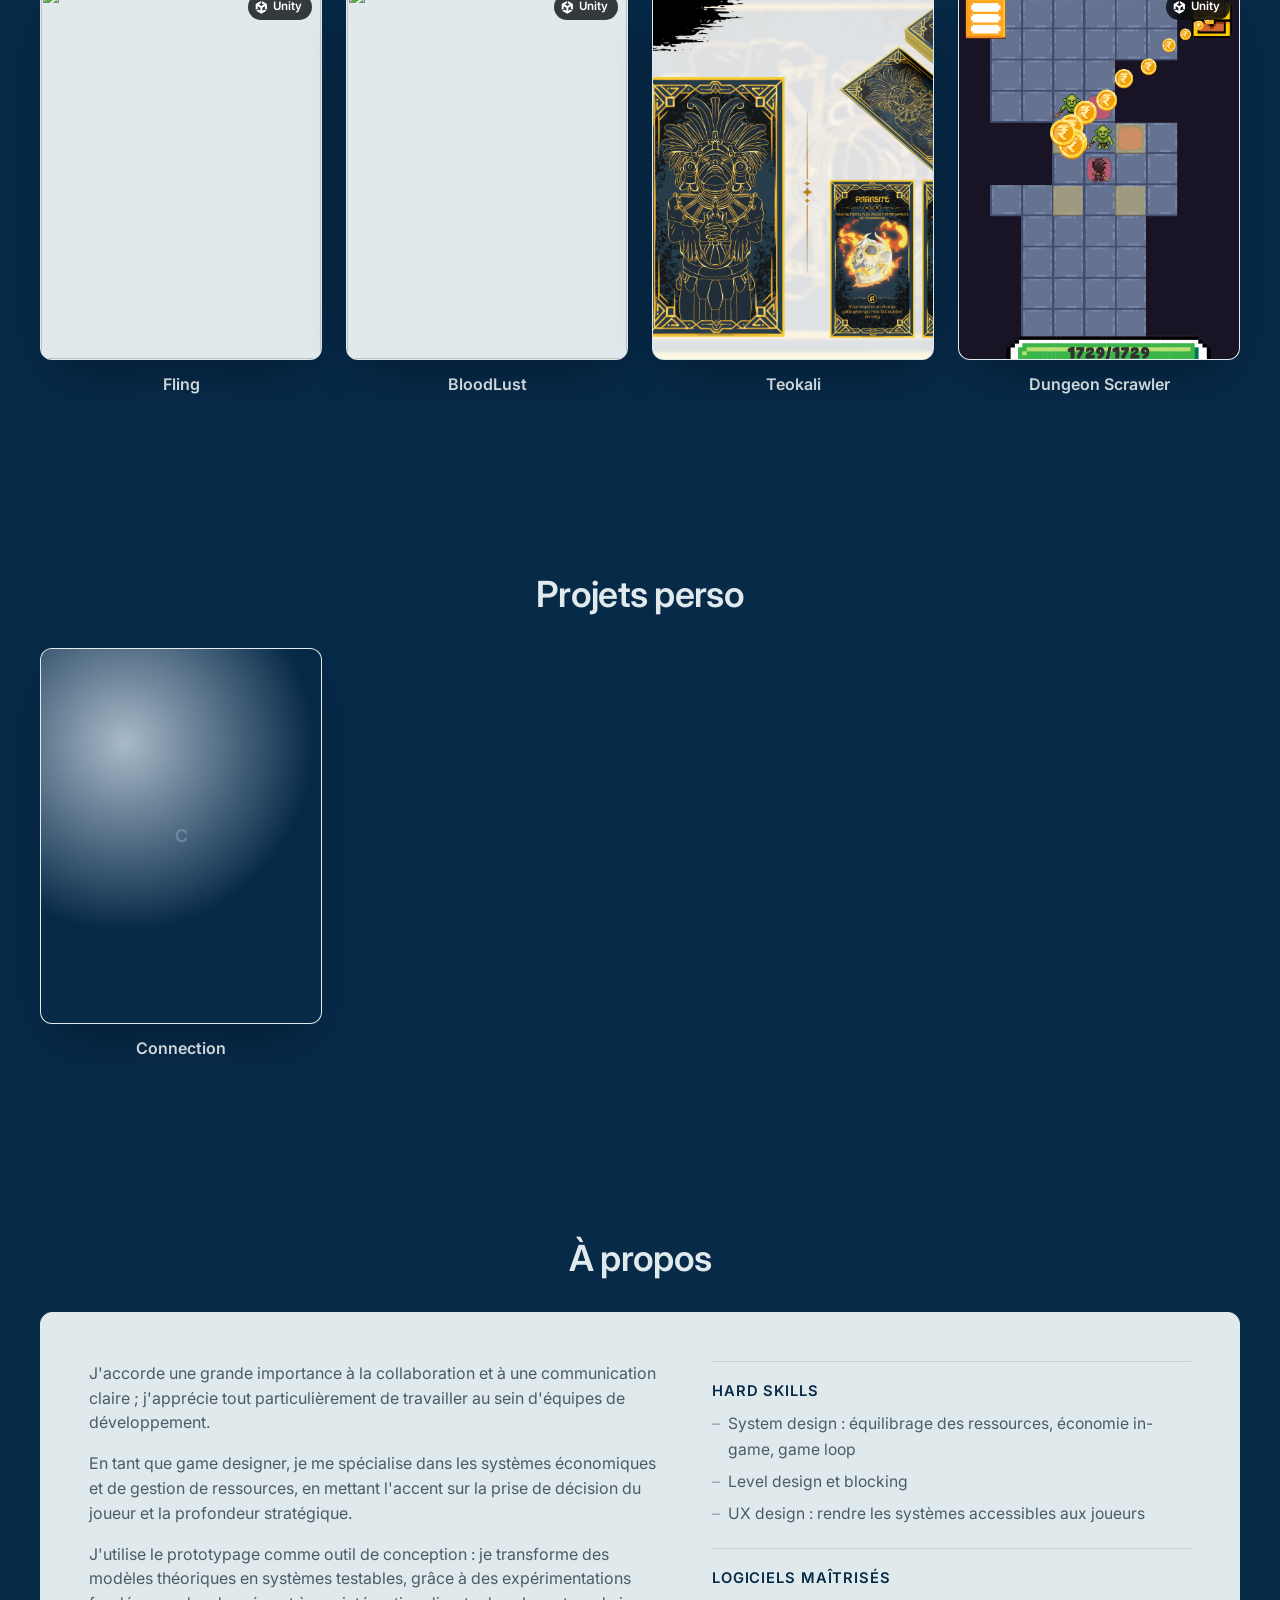
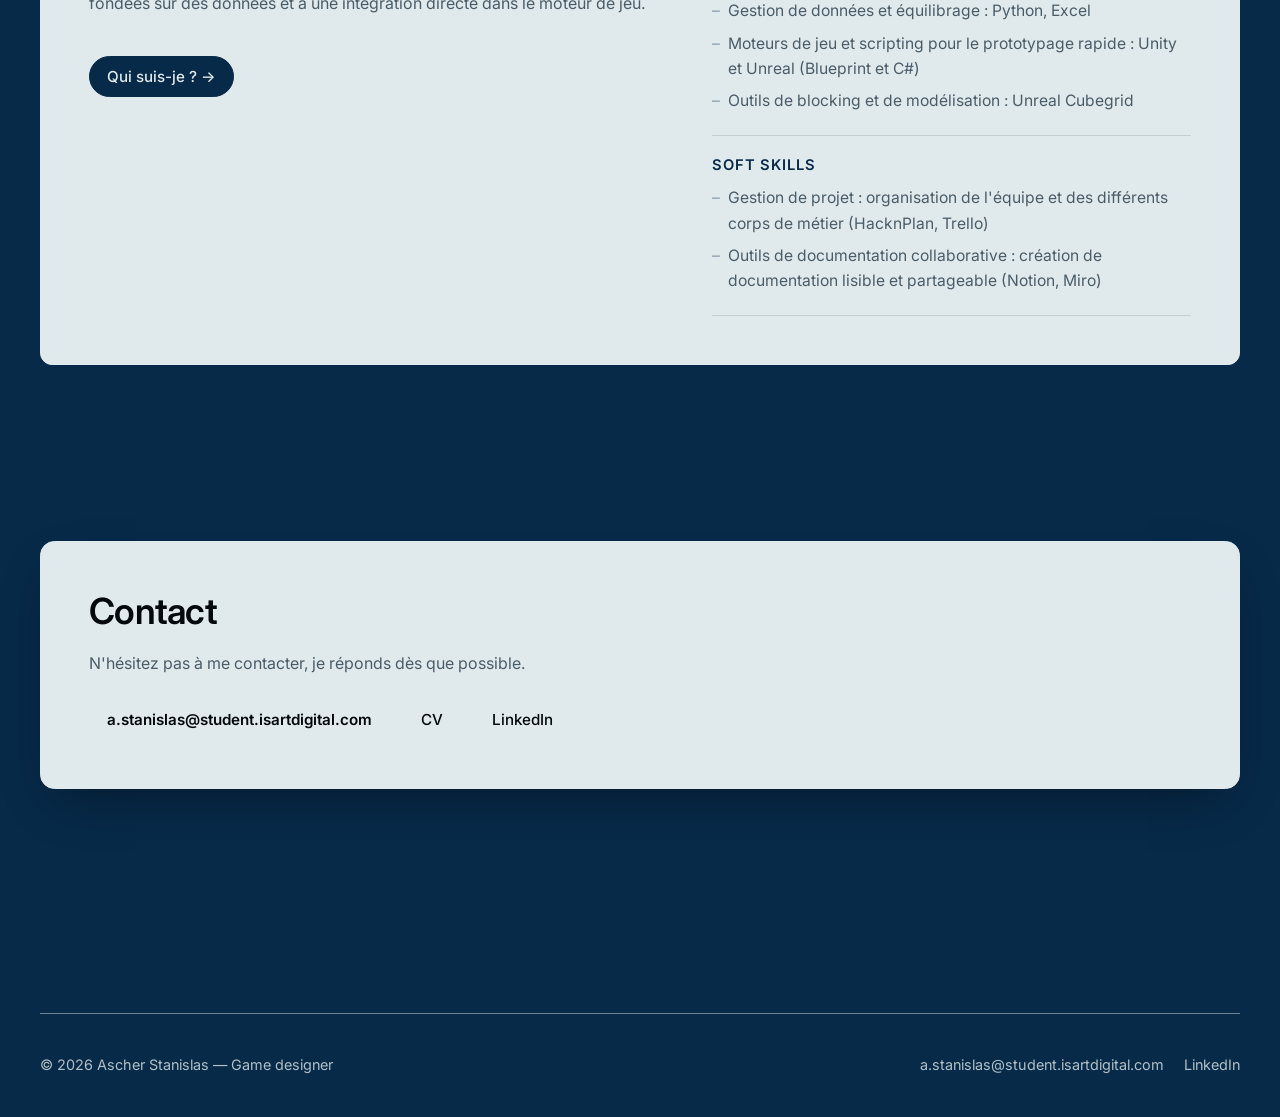
==== commit 28c76ec5: "Ajoute la version anglaise, la page Qui suis-je et les médias locaux. Co-authored-by: Cursor <cursor" ====
--- a/index.html
+++ b/index.html
@@ -8,27 +8,27 @@
   <link rel="preconnect" href="https://fonts.googleapis.com">
   <link rel="preconnect" href="https://fonts.gstatic.com" crossorigin>
   <link href="https://fonts.googleapis.com/css2?family=Inter:wght@400;500;600;700&display=swap" rel="stylesheet">
-  <link rel="stylesheet" href="css/style.css">
+  <link rel="stylesheet" href="css/style.css?v=2">
 </head>
 <body class="theme-light">
   <header class="site-header">
-    <a class="brand brand-home" href="index.html">Home</a>
-    <nav class="nav-main" id="site-nav" aria-label="Navigation principale"></nav>
+    <a class="brand brand-home" href="index.html" data-i18n="nav.home">Accueil</a>
+    <nav class="nav-main" id="site-nav" aria-label="Navigation principale" data-i18n-aria="nav.main"></nav>
   </header>
   <div class="header-rule" aria-hidden="true"></div>
 
   <main>
     <section class="home-banner" id="hero"></section>
 
-    <section class="container home-latest" id="latest" aria-label="Derniers projets"></section>
+    <section class="container home-latest" id="latest" aria-label="Derniers projets" data-i18n-aria="home.latestAria"></section>
 
     <section class="container section category-section" id="projets-academiques">
-      <h2 class="category-title">Projet académique</h2>
+      <h2 class="category-title" data-i18n="nav.academic">Projets académiques</h2>
       <div class="vignette-grid" id="grid-academique"></div>
     </section>
 
     <section class="container section category-section" id="projets-perso">
-      <h2 class="category-title">Projets perso</h2>
+      <h2 class="category-title" data-i18n="nav.personal">Projets perso</h2>
       <div class="vignette-grid" id="grid-perso"></div>
     </section>
 
@@ -39,9 +39,10 @@
 
   <footer class="site-footer container" id="footer"></footer>
 
-  <script src="js/data.js?v=17"></script>
-  <script src="js/content.js?v=17"></script>
-  <script src="js/common.js?v=17"></script>
-  <script src="js/home.js?v=17"></script>
+  <script src="js/i18n.js?v=1"></script>
+  <script src="js/data.js?v=29"></script>
+  <script src="js/content.js?v=20"></script>
+  <script src="js/common.js?v=21"></script>
+  <script src="js/home.js?v=24"></script>
 </body>
 </html>
--- a/css/style.css
+++ b/css/style.css
@@ -100,6 +100,25 @@
 .nav-link { color: var(--text-on-dark); transition: color .2s, opacity .2s; }
 .nav-link:hover { color: var(--light); opacity: 1; }
 
+.lang-switch {
+  display: inline-flex;
+  align-items: center;
+  padding: .15rem;
+  border: 1px solid var(--border-muted);
+  border-radius: 999px;
+  font-size: .8rem;
+  font-weight: 600;
+  letter-spacing: .04em;
+}
+.lang-option {
+  padding: .25em .7em;
+  border-radius: 999px;
+  color: var(--muted-on-dark);
+  transition: color .2s, background .2s;
+}
+a.lang-option:hover { color: var(--text-on-dark); background: var(--accent-soft); }
+.lang-option.is-active { background: var(--light); color: var(--text); }
+
 .nav-dropdown { position: relative; }
 
 .nav-dropdown-trigger {
@@ -353,6 +372,7 @@
 }
 
 .home-tease-media {
+  position: relative;
   aspect-ratio: 16 / 10;
   min-height: clamp(200px, 28vw, 320px);
   overflow: hidden;
@@ -365,6 +385,25 @@
   object-fit: cover;
 }
 
+.engine-badge {
+  position: absolute;
+  top: .85rem;
+  right: .85rem;
+  display: inline-flex;
+  align-items: center;
+  gap: .4em;
+  padding: .35em .8em .35em .6em;
+  border-radius: 999px;
+  background: rgba(3, 8, 12, 0.78);
+  backdrop-filter: blur(6px);
+  color: #fff;
+  font-size: .8rem;
+  font-weight: 600;
+  letter-spacing: .02em;
+  pointer-events: none;
+}
+.engine-badge svg { width: 1.1em; height: 1.1em; }
+
 .home-tease-copy {
   padding: 1.35rem 1.4rem 1.5rem;
   background: var(--surface);
@@ -404,7 +443,8 @@
   transition: transform .25s;
 }
 .vignette-card:hover { transform: translateY(-4px); }
-.vignette-media { aspect-ratio: 3 / 4; box-shadow: var(--shadow); }
+.vignette-media { position: relative; aspect-ratio: 3 / 4; box-shadow: var(--shadow); }
+.vignette-media .engine-badge { top: .6rem; right: .6rem; font-size: .72rem; }
 .vignette-label { font-weight: 600; font-size: 1rem; text-align: center; color: var(--text-on-dark); }
 .vignette-media { border: 1px solid var(--border-muted); }
 
@@ -479,6 +519,77 @@
 .panel-light h4 { color: var(--muted); }
 .skills { min-width: 0; }
 
+.btn-whoami { margin-top: 1.5rem; background: var(--navy); border-color: var(--navy); color: var(--text-on-dark); }
+
+/* Page Qui suis-je ? */
+
+.whoami-page main { padding: clamp(2.5rem, 5vw, 4rem) 0 var(--section-gap); }
+.whoami-title { margin: 0 0 clamp(2rem, 4vw, 3rem); color: var(--text-on-dark); }
+
+.whoami-grid {
+  display: grid;
+  grid-template-columns: clamp(200px, 24vw, 280px) minmax(0, 1fr);
+  gap: clamp(2rem, 4vw, 3rem);
+  align-items: stretch;
+}
+
+.whoami-photo {
+  position: relative;
+  min-height: 240px;
+  border-radius: calc(var(--radius) + 4px);
+  overflow: hidden;
+  border: 2px solid var(--border);
+  box-shadow: var(--shadow);
+  background: var(--navy-dark);
+}
+.whoami-photo img {
+  position: absolute;
+  inset: 0;
+  width: 100%;
+  height: 100%;
+  object-fit: cover;
+}
+.whoami-photo-placeholder {
+  display: grid;
+  place-content: center;
+  gap: .4rem;
+  height: 100%;
+  padding: 1rem;
+  text-align: center;
+  color: var(--muted-on-dark);
+  background: repeating-linear-gradient(135deg, transparent 0 14px, rgba(224, 234, 236, 0.04) 14px 28px);
+}
+.whoami-photo-placeholder span { font-size: 1.25rem; font-weight: 600; color: var(--text-on-dark); }
+.whoami-photo-placeholder small { font-size: .8rem; }
+
+.whoami-text { display: grid; gap: 2.5rem; }
+.whoami-text .prose { font-size: 1.05rem; }
+.whoami-text h2 { margin: 0 0 1rem; font-size: clamp(1.35rem, 2.5vw, 1.75rem); color: var(--text-on-dark); }
+.whoami-text .prose + .tag-list { margin-top: 1.25rem; }
+.interest-list li { font-size: .95rem; padding: .4em .9em; }
+
+.whoami-favorites { margin-top: clamp(3rem, 7vw, 5rem); }
+.whoami-favorites h2 { margin: 0 0 1.5rem; color: var(--text-on-dark); }
+
+.favorite-grid {
+  display: grid;
+  grid-template-columns: repeat(3, minmax(0, 1fr));
+  gap: 1.25rem;
+}
+.favorite-card {
+  margin: 0;
+  border-radius: var(--radius);
+  overflow: hidden;
+  background: var(--surface);
+  border: 1px solid var(--border);
+  transition: transform .25s, box-shadow .25s;
+}
+.favorite-card:hover { transform: translateY(-4px); box-shadow: var(--shadow); }
+.favorite-media { aspect-ratio: 16 / 10; overflow: hidden; background: var(--navy-dark); }
+.favorite-media img { width: 100%; height: 100%; object-fit: cover; }
+.favorite-media.is-contain { padding: .9rem; }
+.favorite-media.is-contain img { object-fit: contain; }
+
 .panel-light .skills-stack {
   max-width: none;
   margin-top: 0;
@@ -531,6 +642,63 @@
   box-shadow: var(--shadow);
   margin-bottom: .5rem;
 }
+
+.project-page .p-hero h1.p-logo { margin: .25rem 0 .75rem; }
+.p-logo img {
+  width: min(100%, 640px);
+  height: auto;
+  filter: drop-shadow(0 10px 24px rgba(0, 0, 0, 0.35));
+}
+
+.carousel {
+  position: relative;
+  width: 100%;
+  height: 100%;
+  background: var(--navy-dark);
+}
+.media-frame .carousel-slide {
+  position: absolute;
+  inset: 0;
+  object-fit: contain;
+  opacity: 0;
+  transition: opacity .8s ease;
+  cursor: zoom-in;
+}
+.media-frame .carousel-slide.is-active { opacity: 1; z-index: 1; }
+
+.carousel-prev,
+.carousel-next {
+  position: absolute;
+  top: 50%;
+  z-index: 2;
+  transform: translateY(-50%);
+  opacity: .85;
+}
+.carousel-prev { left: 1rem; }
+.carousel-next { right: 1rem; }
+.carousel-prev:hover,
+.carousel-next:hover { opacity: 1; }
+
+.carousel-dots {
+  position: absolute;
+  left: 50%;
+  bottom: 1rem;
+  z-index: 2;
+  display: flex;
+  gap: .5rem;
+  transform: translateX(-50%);
+}
+.carousel-dot {
+  width: .6rem;
+  height: .6rem;
+  padding: 0;
+  border: 0;
+  border-radius: 50%;
+  background: rgba(224, 234, 236, 0.45);
+  cursor: pointer;
+  transition: background .2s, transform .2s;
+}
+.carousel-dot.is-active { background: var(--light); transform: scale(1.25); }
 
 .p-tabs {
   position: sticky; top: 72px; z-index: 40;
@@ -825,6 +993,7 @@
 .modal-content { flex: 1; min-height: 0; display: grid; place-items: center; background: var(--surface-2); }
 .pdf-frame { width: 100%; height: 100%; border: 0; background: #fff; }
 .modal-img { max-width: 100%; max-height: 100%; object-fit: contain; }
+.doc-offline { display: grid; justify-items: center; gap: 1.25rem; padding: 2rem; text-align: center; color: var(--muted); }
 .lightbox { position: relative; display: grid; place-items: center; width: 100%; height: 100%; padding: 1rem 4rem; }
 .lb-prev, .lb-next { position: absolute; top: 50%; transform: translateY(-50%); font-size: 1.6rem; }
 .lb-prev { left: 1rem; }
@@ -834,7 +1003,8 @@
 
 @media (max-width: 900px) {
   .home-latest-grid { grid-template-columns: 1fr; max-width: 36rem; margin-inline: auto; }
-  .about-grid, .p-layout { grid-template-columns: 1fr; }
+  .about-grid, .whoami-grid, .p-layout { grid-template-columns: 1fr; }
+  .whoami-photo { width: min(100%, 280px); aspect-ratio: 4 / 5; }
   .fact-sheet { position: static; margin-top: 1.5rem; order: -1; }
 }
 
@@ -842,4 +1012,5 @@
   .container { width: calc(100% - 2rem); }
   .nav-main { gap: .75rem 1.25rem; font-size: .95rem; }
   .p-nav { max-width: 22rem; }
-}
+  .favorite-grid { grid-template-columns: repeat(2, minmax(0, 1fr)); }
+}
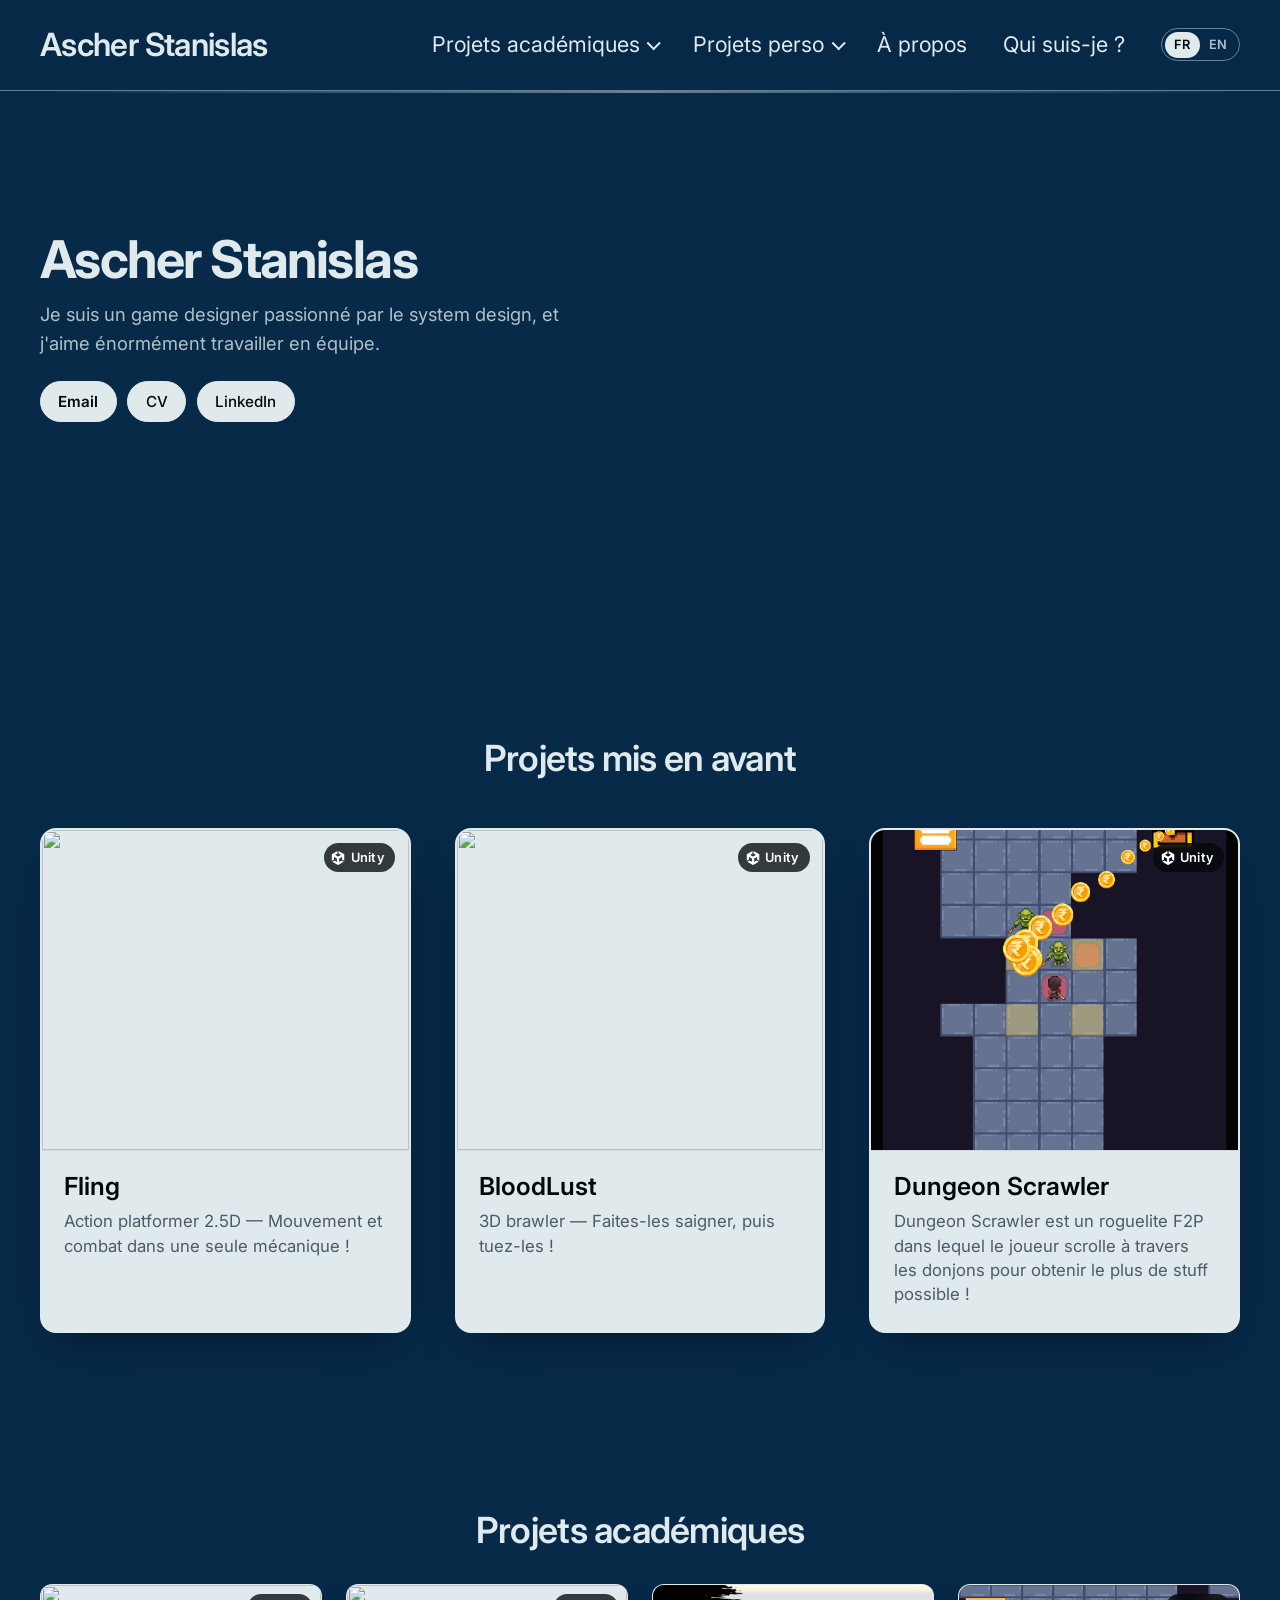
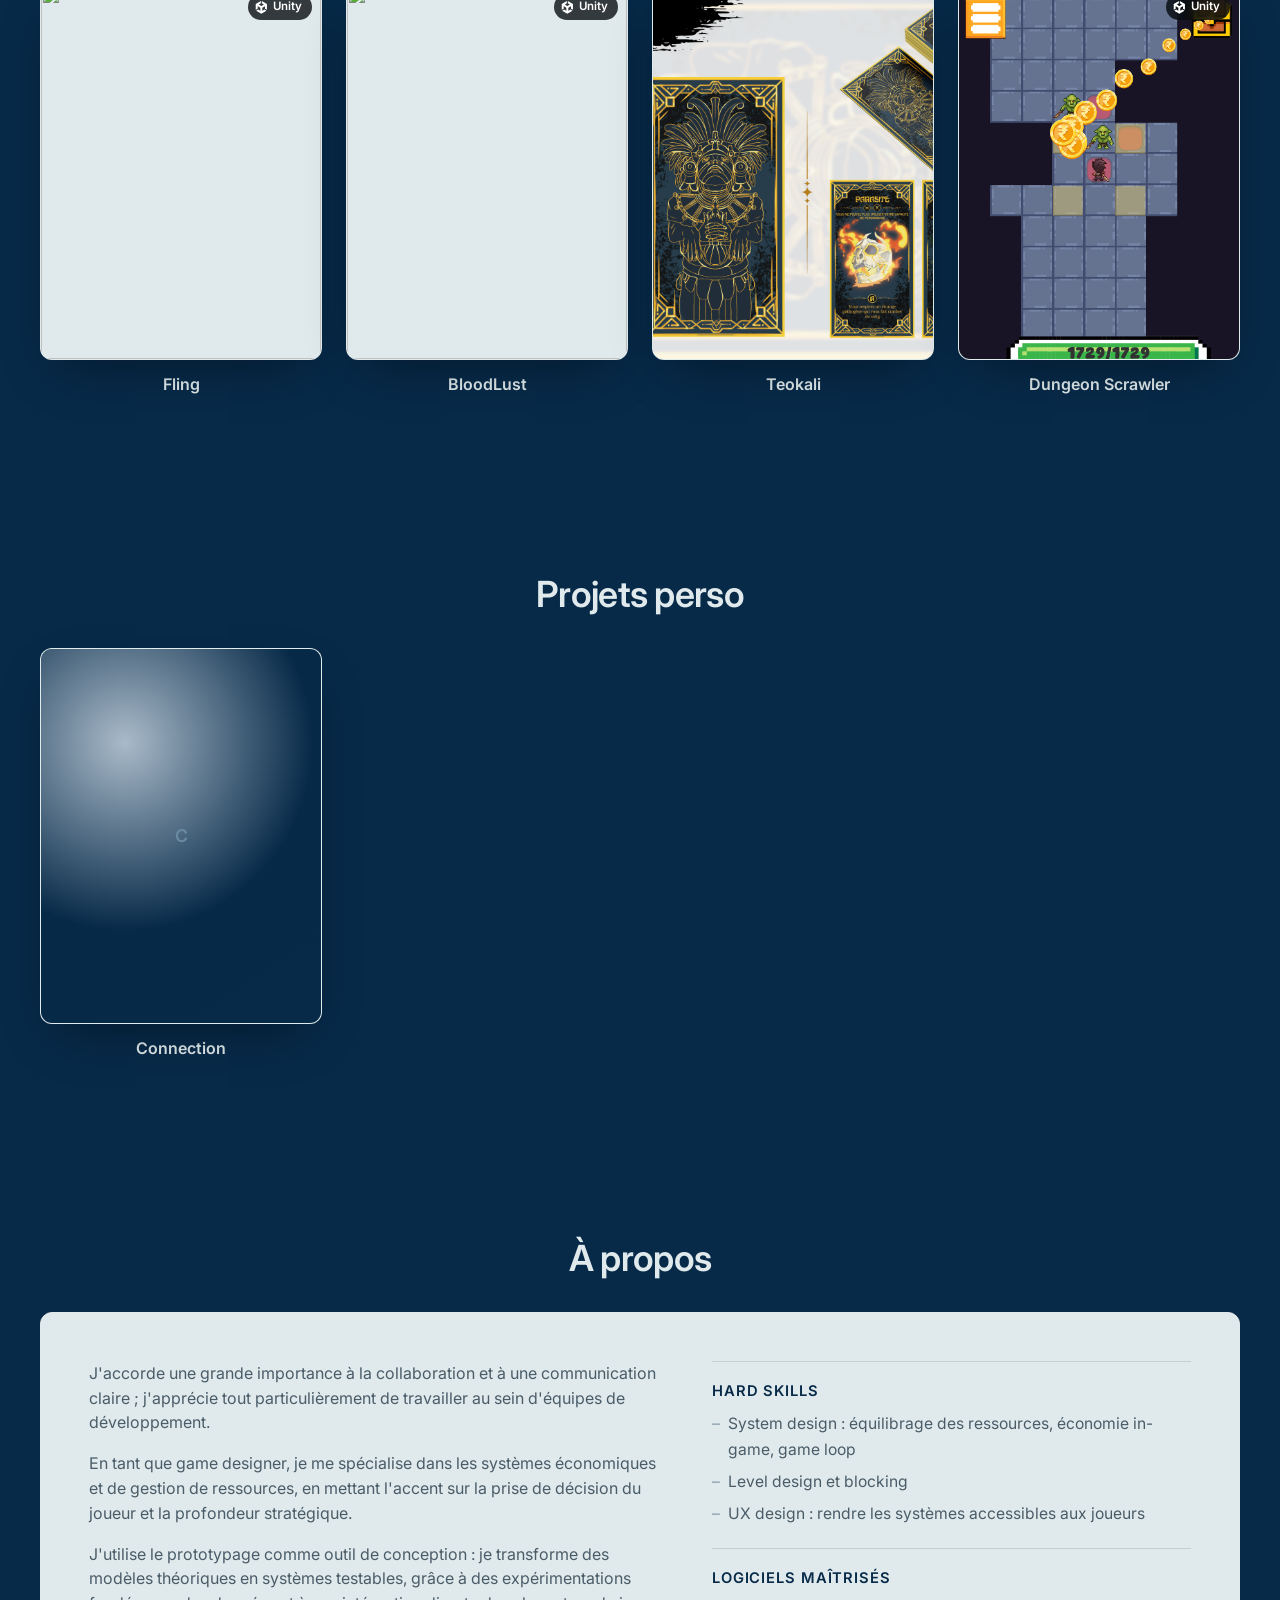
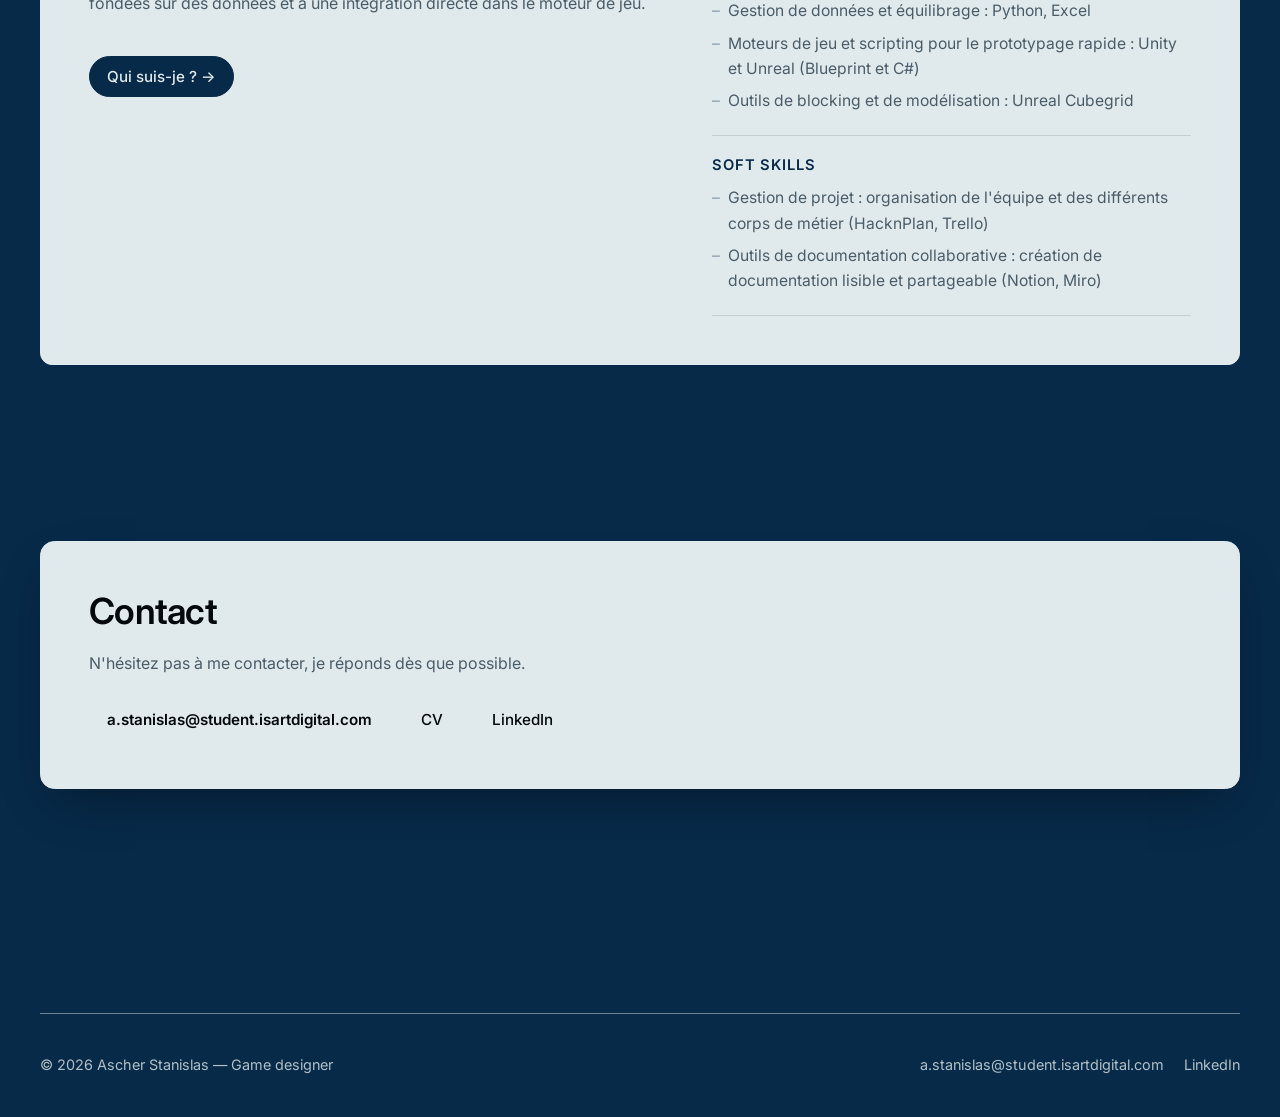
==== commit 5ea85463: "Affiche le nom en titre, ajoute le lien itch.io de BloodLust et met le badge Unity au premier plan. " ====
--- a/index.html
+++ b/index.html
@@ -8,11 +8,11 @@
   <link rel="preconnect" href="https://fonts.googleapis.com">
   <link rel="preconnect" href="https://fonts.gstatic.com" crossorigin>
   <link href="https://fonts.googleapis.com/css2?family=Inter:wght@400;500;600;700&display=swap" rel="stylesheet">
-  <link rel="stylesheet" href="css/style.css?v=2">
+  <link rel="stylesheet" href="css/style.css?v=3">
 </head>
 <body class="theme-light">
   <header class="site-header">
-    <a class="brand brand-home" href="index.html" data-i18n="nav.home">Accueil</a>
+    <a class="brand brand-home" href="index.html">Ascher Stanislas</a>
     <nav class="nav-main" id="site-nav" aria-label="Navigation principale" data-i18n-aria="nav.main"></nav>
   </header>
   <div class="header-rule" aria-hidden="true"></div>
@@ -40,9 +40,9 @@
   <footer class="site-footer container" id="footer"></footer>
 
   <script src="js/i18n.js?v=1"></script>
-  <script src="js/data.js?v=29"></script>
+  <script src="js/data.js?v=30"></script>
   <script src="js/content.js?v=20"></script>
   <script src="js/common.js?v=21"></script>
-  <script src="js/home.js?v=24"></script>
+  <script src="js/home.js?v=25"></script>
 </body>
 </html>
--- a/css/style.css
+++ b/css/style.css
@@ -387,6 +387,7 @@
 
 .engine-badge {
   position: absolute;
+  z-index: 2;
   top: .85rem;
   right: .85rem;
   display: inline-flex;
